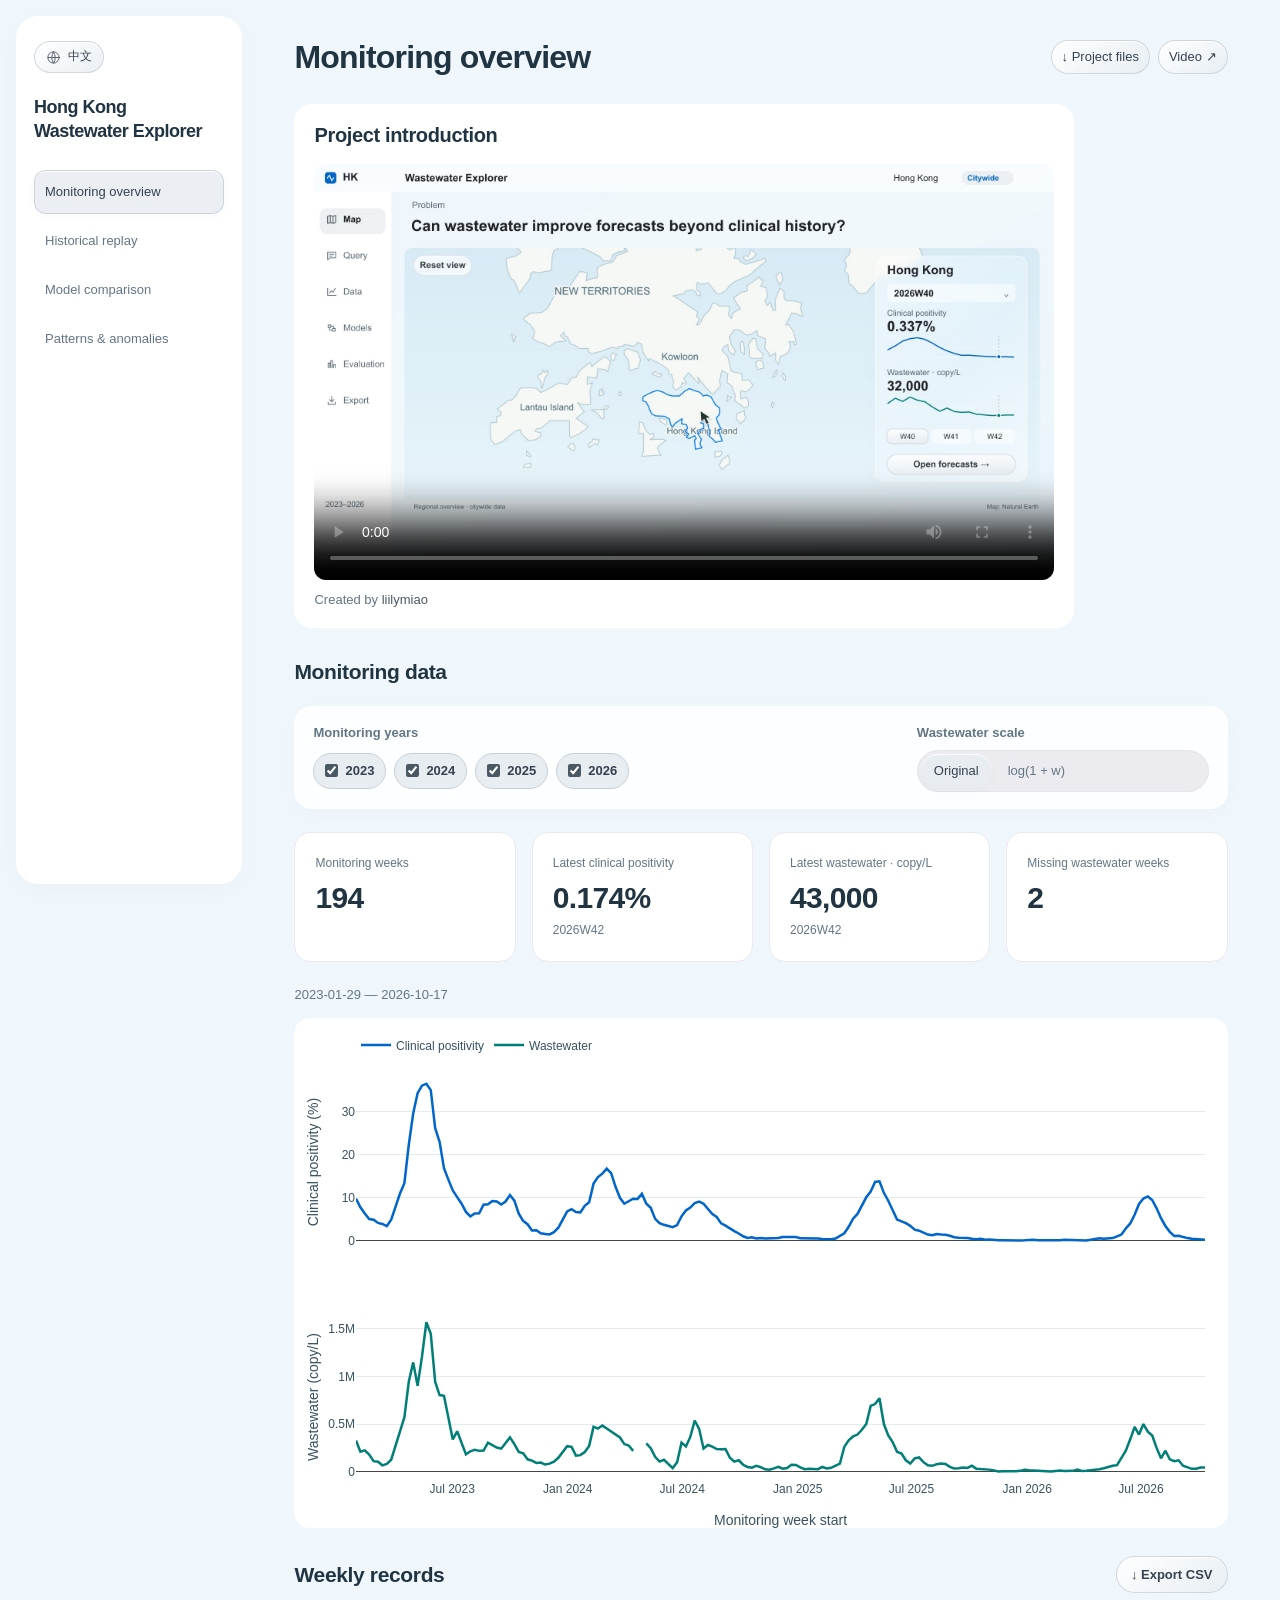
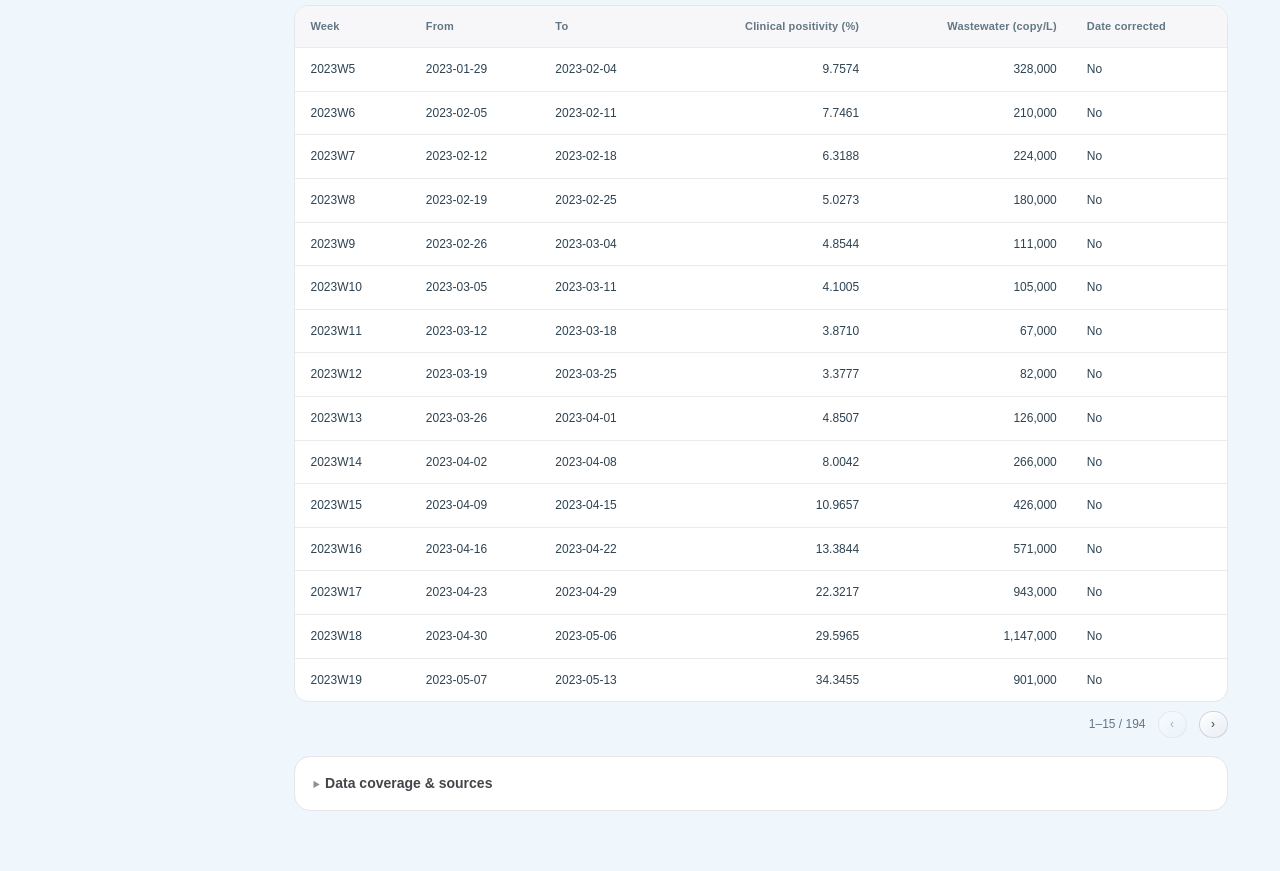
==== index.html @ 3f28c98a "Fix review findings and clarify model diagnostics Keep selected monitoring weeks and bootstrap block" ====
<!doctype html><html lang="en"><head><meta charset="utf-8"><meta name="viewport" content="width=device-width,initial-scale=1"><meta name="theme-color" content="#17394b"><title>Hong Kong Wastewater Explorer</title><link rel="stylesheet" href="style.css?v=1.5.1"><script defer src="plotly.min.js"></script><script defer src="data.js"></script><script defer src="app.js?v=1.5.1"></script></head><body><div id="app"><p class="loading">Loading monitoring data…</p></div><noscript>This data explorer needs JavaScript enabled.</noscript></body></html>
---- style.css ----
:root{--ink:#193a50;--text:#283c4a;--muted:#657784;--teal:#007f77;--blue:#4274c5;--page:#f7f9fa;--line:#dae3e8;--nav:#eaf0f3;--white:#fff;--warm:#a26539}*{box-sizing:border-box}body{margin:0;background:var(--page);color:var(--text);font:15px/1.55 -apple-system,BlinkMacSystemFont,"Segoe UI",Arial,"PingFang SC",sans-serif}button,select,input{font:inherit}button,a,select,summary{touch-action:manipulation}button,a{outline-offset:4px}button{cursor:pointer}a{color:var(--teal);text-decoration:none}a:hover{text-decoration:underline}.shell{display:grid;grid-template-columns:242px minmax(0,1fr);min-height:100vh}.sidebar{background:var(--nav);padding:28px 23px;position:sticky;top:0;height:100vh}.lang{display:inline-flex;align-items:center;justify-content:center;gap:7px;min-height:32px;border:1px solid #ffffffb3;border-radius:999px;background:#ffffff8c;color:#52636f;padding:4px 11px;margin:0 0 25px;font-size:12px;font-weight:550;line-height:1.3;letter-spacing:.1px;box-shadow:0 1px 3px #21374a06;backdrop-filter:blur(12px);-webkit-backdrop-filter:blur(12px);transition:background .18s,color .18s,box-shadow .18s}.lang svg{width:15px;height:15px;flex:none;opacity:.82}.lang:hover{background:#ffffffe6;color:#263b4b;box-shadow:0 2px 8px #21374a0a}.lang:focus-visible{outline:2px solid #4274c5;outline-offset:3px}.lang:active{background:#fff}.brand{font-size:22px;line-height:1.24;color:var(--ink);font-weight:650;letter-spacing:-.5px;margin:0 0 31px}.nav{display:grid;gap:7px}.nav button{border:0;background:transparent;text-align:left;padding:11px 12px;border-radius:7px;color:var(--muted);font-weight:520;font-size:14px}.nav button.active{background:#fff;color:var(--ink);box-shadow:0 1px 6px #15394b08}.nav button:hover{background:#ffffffa8}.main{padding:37px clamp(24px,4.1vw,64px) 60px;min-width:0}.content{max-width:1240px;margin:auto}.page-top{display:flex;align-items:center;justify-content:space-between;gap:20px;margin:0 0 27px}h1{margin:0;font-size:32px;line-height:1.25;font-weight:650;color:var(--ink);letter-spacing:-.9px}h2{margin:30px 0 16px;font-size:22px;line-height:1.3;font-weight:620;color:var(--ink);letter-spacing:-.35px}h3{font-size:17px;font-weight:630;margin:20px 0 12px}.download-links{display:flex;gap:17px;font-size:13px;white-space:nowrap}.download-links a{color:var(--muted)}.video-area{max-width:960px}.video-area h2{margin-top:0}.video-area video{display:block;width:100%;aspect-ratio:16/9;background:#142329;border-radius:8px}.creator{font-size:13px;color:var(--muted);margin:8px 0 33px}.controls{display:flex;align-items:flex-end;flex-wrap:wrap;gap:18px 22px;margin:20px 0}.control{display:grid;gap:7px;min-width:155px;flex:1}.control.wide{flex:2;min-width:280px}.control label,.control-label{font-size:13px;font-weight:550;color:var(--muted)}select{width:100%;max-width:100%;height:42px;border:1px solid #cdd9e0;border-radius:7px;background:white;color:var(--text);padding:0 35px 0 12px}.checks{display:flex;gap:8px;flex-wrap:wrap;align-items:center;min-height:42px}.check{display:flex;align-items:center;gap:7px;padding:7px 10px;background:white;border:1px solid var(--line);border-radius:6px;font-size:13px;white-space:nowrap}.check input{accent-color:var(--teal);margin:0}.segmented{display:flex;background:#e9eff2;padding:3px;border-radius:7px;min-height:42px;align-items:stretch;gap:3px}.segmented button{border:0;background:transparent;padding:6px 13px;color:var(--muted);border-radius:5px;font-size:13px;white-space:nowrap}.segmented button.active{background:white;color:var(--ink);box-shadow:0 1px 4px #193a5012}.stats{display:grid;grid-template-columns:repeat(4,minmax(0,1fr));gap:15px;margin:23px 0}.stats.three{grid-template-columns:repeat(3,minmax(0,1fr))}.stat{padding:20px 20px 18px;background:#edf3f6;border-radius:9px;min-width:0}.stat-label{display:block;color:var(--muted);font-size:12px;line-height:1.5;margin-bottom:7px}.stat strong{font-weight:600;font-size:27px;line-height:1.25;color:var(--ink);letter-spacing:-.5px}.stat small{display:block;color:var(--muted);font-size:12px;margin-top:5px}.stat.compact strong{font-size:20px}.chart{width:100%;background:transparent;min-height:290px}.chart.tall{min-height:460px}.plotly .modebar{opacity:.5}.note{font-size:13px;color:var(--muted);margin:12px 0;line-height:1.6}.message{border-left:3px solid #8eb2c4;background:#edf4f7;border-radius:0 6px 6px 0;padding:12px 15px;font-size:13px;margin:17px 0;color:#416171}.message.warn{border-color:#c49a55;background:#faf3e7;color:#87652f}.message.good{border-color:#64a69d;background:#eaf5f1;color:#347068}.section-line{display:flex;justify-content:space-between;align-items:center;gap:15px;margin:28px 0 12px}.section-line h2,.section-line h3{margin:0}.button{display:inline-flex;gap:8px;align-items:center;padding:8px 14px;border:1px solid #b8cdd4;background:white;color:#225764;border-radius:6px;font-size:13px;font-weight:550;line-height:1.5;text-decoration:none}.button:hover{background:#edf5f5;text-decoration:none}.button.primary{background:var(--teal);color:white;border-color:var(--teal)}.button.small{padding:5px 10px}.table-wrap{overflow:auto;background:white;border:1px solid var(--line);border-radius:8px;width:100%}table{border-collapse:collapse;width:100%;white-space:nowrap;font-size:12px}thead{background:#eef3f6;color:#486170}th,td{text-align:left;padding:12px 15px;border-bottom:1px solid #e7edf0}th{font-weight:600;font-size:11px;letter-spacing:.15px}tr:last-child td{border-bottom:0}tbody tr:hover{background:#f4f8fa}td.num{text-align:right;font-variant-numeric:tabular-nums}th.num{text-align:right}td.wrap{max-width:480px;white-space:normal;overflow-wrap:anywhere;min-width:180px}.table-controls{display:flex;justify-content:flex-end;align-items:center;gap:12px;margin:9px 0;color:var(--muted);font-size:12px}.table-controls button{background:none;border:1px solid var(--line);border-radius:4px;padding:3px 9px;color:var(--ink)}details{border-top:1px solid var(--line);padding:17px 0;margin-top:22px}summary{font-size:14px;font-weight:550;color:var(--ink);cursor:pointer}details>div{padding:8px 0}pre{white-space:pre-wrap;overflow-wrap:anywhere;background:#eef3f5;border-radius:6px;padding:15px;font-size:11px;max-height:360px;overflow:auto;color:#47606c}.tabs{display:flex;border-bottom:1px solid var(--line);margin:26px 0 20px;gap:24px;overflow:auto}.tabs button{border:0;background:none;color:var(--muted);padding:10px 0;white-space:nowrap}.tabs button.active{border-bottom:3px solid var(--teal);color:var(--ink);font-weight:600}.empty{padding:40px;text-align:center;color:var(--muted);background:#eef3f5;border-radius:8px}.loading{padding:60px;color:var(--muted)}.tag{font-size:11px;border:1px solid #c4d7df;padding:3px 8px;border-radius:20px;color:#486372}.two-cols{display:grid;grid-template-columns:1fr 1fr;gap:24px}.link-row{display:flex;gap:14px;flex-wrap:wrap;margin:17px 0}.toast{position:fixed;bottom:24px;right:24px;background:var(--ink);color:white;border-radius:7px;padding:11px 20px;box-shadow:0 5px 30px #193a5030;z-index:99;font-size:13px}.sr-only{position:absolute;width:1px;height:1px;padding:0;margin:-1px;overflow:hidden;clip:rect(0,0,0,0);border:0}@media(min-width:1600px){.main{padding-left:5vw;padding-right:5vw}}@media(max-width:1000px){.shell{grid-template-columns:205px minmax(0,1fr)}.sidebar{padding:24px 17px}.main{padding:30px 24px}.brand{font-size:20px}.stats{gap:9px}.stat{padding:16px 14px}.stat strong{font-size:23px}.page-top{align-items:flex-start;flex-direction:column;gap:11px}.two-cols{grid-template-columns:1fr}}@media(max-width:720px){.shell{display:block}.sidebar{height:auto;position:static;padding:18px 20px 12px}.brand{font-size:20px;margin:0 75px 14px 0}.lang{float:right;margin:0;padding:5px 12px}.nav{display:flex;overflow:auto;gap:5px}.nav button{white-space:nowrap;font-size:12px;padding:9px 10px}.main{padding:25px 18px}.stats,.stats.three{grid-template-columns:repeat(2,minmax(0,1fr))}.control{min-width:140px}.control.wide{min-width:240px}.segmented{overflow:auto}h1{font-size:27px}h2{font-size:20px}.chart{min-height:300px}.video-area video{border-radius:5px}.section-line{align-items:flex-start;flex-wrap:wrap}.download-links{font-size:12px}.stat strong{font-size:24px}.tabs{gap:18px;font-size:13px}}

/* Quiet content surfaces with glass reserved for navigation and controls. */
:root{--ink:#203442;--text:#2d4251;--muted:#637684;--teal:#0066cc;--blue:#0066cc;--wastewater:#007f78;--page:#eff7fc;--line:#e5e5ea;--glass:rgba(255,255,255,.8)}
body{background:#eff7fc}
.sidebar{top:16px;height:calc(100vh - 32px);margin:16px 0 16px 16px;padding:24px 17px;border:1px solid rgba(255,255,255,.9);border-radius:22px;background:rgba(235,246,253,.77);box-shadow:0 8px 30px rgba(25,30,40,.035),inset 0 1px 0 #fff;backdrop-filter:blur(22px);-webkit-backdrop-filter:blur(22px)}
.brand{font-size:18px;line-height:1.35;letter-spacing:-.5px;margin-bottom:26px;font-weight:620}
.lang{border-color:rgba(220,223,229,.66);background:rgba(255,255,255,.62);box-shadow:inset 0 1px 0 #fff;color:#636369;margin-bottom:22px;transition:background .15s,color .15s}
.nav{gap:5px}
.nav button{border:1px solid transparent;border-radius:12px;color:#637684;padding:11px 10px;font-size:13px;transition:background .15s,color .15s}
.nav button:hover{background:#e7f2fa}
.nav button.active{background:#e0eef8;color:#203442;box-shadow:inset 0 1px 0 #ffffff8f;border-color:#e5e6ec}
.main{padding-top:37px}
.download-links{gap:8px}
.download-links a{padding:6px 10px;border-radius:999px;color:#637684;transition:background .15s,color .15s}
.download-links a:hover{background:#eaeaef;color:#0066cc;text-decoration:none}
h1{color:#203442;font-size:32px;font-weight:650;letter-spacing:-.8px}
h2{color:#203442;font-size:21px;letter-spacing:-.35px}
.controls{padding:16px 18px;gap:17px 20px;border:1px solid rgba(255,255,255,.95);border-radius:18px;background:var(--glass);box-shadow:0 4px 18px rgba(25,30,40,.025),inset 0 1px 0 #fff;backdrop-filter:blur(18px);-webkit-backdrop-filter:blur(18px)}
.control label,.control-label{color:#637684}
select{border:1px solid #dedee4;border-radius:11px;background-color:rgba(255,255,255,.84);box-shadow:inset 0 1px 0 #fff;color:#203442;transition:border-color .15s}
select:hover{border-color:#b7b9c1}
select:focus-visible,button:focus-visible,summary:focus-visible,a:focus-visible{outline:2px solid #0066cc;outline-offset:3px}
.check{border-color:#e0e0e6;border-radius:999px;background:rgba(255,255,255,.8);padding:7px 11px}
.segmented{border:1px solid #e3e3e9;border-radius:999px;background:#ececf0;padding:3px;min-height:42px}
.segmented button{border-radius:999px;color:#637684}
.segmented button.active{background:white;color:#203442;box-shadow:0 2px 5px #1d1d1f0b}
.stats{gap:16px;margin:23px 0}
.stat{padding:21px 20px;border:1px solid #e9e9ee;border-radius:16px;background:#fff;box-shadow:none}
.stat-label{color:#637684}
.stat strong{font-size:30px;color:#203442;font-variant-numeric:tabular-nums;letter-spacing:-.65px}
.stat small{color:#637684;font-variant-numeric:tabular-nums}
.chart{border:0;border-radius:16px;background:#fff;box-shadow:none}
.button{border-color:#dcdce2;border-radius:999px;background:#fff;color:#0066cc;box-shadow:none;transition:background .15s,border-color .15s}
.button:hover{background:#f7f7fa;border-color:#c6c6ce}
.button.primary{background:#0066cc;border-color:#0066cc;color:#fff;box-shadow:none}
.button.primary:hover{background:#005bb7}
.table-wrap{border-color:#e5e5ea;border-radius:14px;background:#fff;box-shadow:none}
thead{background:#f7f7f9;color:#637684}
th,td{border-bottom-color:#ebebef}
tbody tr:hover{background:#f8f9fb}
td.num,.table-controls,select{font-variant-numeric:tabular-nums}
.table-controls button{border-radius:999px;background:white;border-color:#e0e0e6;min-width:29px}
.table-controls button:disabled{opacity:.4;cursor:default}
details{border:1px solid #e5e5ea;padding:16px 18px;margin-top:18px;border-radius:16px;background:#fff;box-shadow:none}
summary{color:#44444a}
summary::marker{color:#8e8e93;font-size:11px}
details>div{padding-top:13px}
pre{background:#f5f5f7;border:1px solid #ebebef;border-radius:10px;color:#636369}
.tabs{border:0;border-radius:999px;background:#ebebf0;padding:4px;gap:4px;width:max-content;max-width:100%;box-shadow:none}
.tabs button{padding:8px 14px;border-radius:999px;font-size:13px;border-bottom:0}
.tabs button.active{border-bottom:0;background:#fff;box-shadow:0 2px 5px #1d1d1f08}
.empty{border:1px solid #e5e5ea;border-radius:16px;background:#fff}
.tag{background:#fff;border-color:#e0e0e6;color:#637684}
.toast{border:1px solid #ffffff33;border-radius:15px;background:rgba(29,29,31,.92);backdrop-filter:blur(18px);-webkit-backdrop-filter:blur(18px)}
.video-area{border:0;border-radius:18px;background:#fff;padding:20px;box-shadow:none}
.video-area video{border-radius:12px;box-shadow:none}
.creator{margin:10px 0 0;color:#637684}
.intro-compact{display:flex;align-items:center;gap:26px;max-width:none;margin:28px 0;padding:20px 22px;border:1px solid #e9e9ee;border-radius:18px;background:#fff}
.intro-compact .intro-content{flex:1;min-width:0}
.intro-compact h2{margin:0 0 10px;font-size:21px}
.intro-compact .creator{margin:8px 0 14px}
.intro-compact .intro-thumb{display:block;position:relative;flex:0 0 280px;width:280px;max-width:100%;overflow:hidden;border-radius:12px}
.intro-compact .intro-thumb img,.intro-compact .intro-thumb video{display:block;width:100%;aspect-ratio:16/9;object-fit:cover;border-radius:12px}
@media(max-width:1000px){.sidebar{margin-left:12px;padding:22px 14px;border-radius:20px}.brand{font-size:16px;letter-spacing:-.45px}.main{padding:31px 24px}.stat{padding:17px 14px}.stat strong{font-size:26px}.stats{gap:12px}.nav button{padding:10px 8px;font-size:12px}.intro-compact{gap:20px;padding:18px}.intro-compact .intro-thumb{flex-basis:240px;width:240px}}
@media(max-width:720px){.sidebar{position:static;height:auto;top:auto;margin:12px 12px 0;padding:16px 16px 11px;border-radius:20px}.brand{font-size:18px;margin:0 88px 15px 0;letter-spacing:-.5px}.lang{float:right;margin:0;padding:5px 11px}.nav{gap:5px;padding-bottom:3px}.nav button{border-radius:999px;font-size:12px;padding:9px 11px}.main{padding:25px 17px 42px}h1{font-size:28px}.controls{padding:14px;gap:15px;border-radius:16px}.control{min-width:130px}.control.wide{min-width:220px}.stat{padding:16px 14px;border-radius:14px}.stat strong{font-size:27px}.stats{gap:11px}.chart{border-radius:14px}.download-links{gap:3px;flex-wrap:wrap}.download-links a{padding:5px 8px}.tabs{gap:3px}.tabs button{padding:8px 12px}details{padding:14px;border-radius:14px}.video-area{padding:16px}.intro-compact{flex-direction:column;align-items:stretch;padding:17px;gap:17px}.intro-compact .intro-thumb{width:100%;flex-basis:auto}.intro-compact h2{font-size:20px}.intro-compact .creator{font-size:12px}}
@media(prefers-reduced-motion:reduce){button,a,select{transition:none!important}}
@supports not ((backdrop-filter:blur(1px)) or (-webkit-backdrop-filter:blur(1px))){.sidebar,.controls{background:#fbfbfc}}
@media(prefers-reduced-transparency:reduce){.sidebar,.controls{background:#fff;backdrop-filter:none;-webkit-backdrop-filter:none}}

/* White navigation surface. */
.sidebar{background:#fff;box-shadow:0 5px 24px rgba(35,55,70,.025);border-color:#fff;backdrop-filter:none;-webkit-backdrop-filter:none}

/* Balanced homepage video alongside the persistent navigation. */
.video-area{width:100%;max-width:780px;padding:18px 20px}.video-area h2{font-size:20px;margin-bottom:16px}.video-area .creator{margin-top:10px}
@media(max-width:720px){.video-area{padding:14px;max-width:100%}}

/* Low-saturation green controls, distinct from the scientific signal colors. */
:root{--teal:#267468;--action-ink:#285e53;--action-glass:rgba(202,229,216,.64);--action-edge:rgba(151,190,170,.47)}
.sidebar{background:#fff;backdrop-filter:none;-webkit-backdrop-filter:none}
.nav button.active,.segmented button.active,.tabs button.active{background:var(--action-glass);color:var(--action-ink);border-color:var(--action-edge);box-shadow:inset 0 1px 0 rgba(255,255,255,.9),0 2px 7px rgba(48,89,70,.035);backdrop-filter:blur(14px);-webkit-backdrop-filter:blur(14px)}
.nav button:hover{background:rgba(218,236,227,.55);color:var(--action-ink)}
.lang,.button,.button.primary{background:linear-gradient(145deg,rgba(226,242,233,.82),rgba(194,222,207,.56));border:1px solid var(--action-edge);color:var(--action-ink);box-shadow:inset 0 1px 0 rgba(255,255,255,.9),0 2px 8px rgba(48,89,70,.035);backdrop-filter:blur(14px);-webkit-backdrop-filter:blur(14px)}
.lang:hover,.button:hover,.button.primary:hover{background:linear-gradient(145deg,rgba(217,237,226,.92),rgba(180,214,195,.72));border-color:rgba(128,174,149,.62);color:#214e43}
.lang:active,.button:active,.button.primary:active{background:rgba(180,214,195,.78)}
.download-links a{background:rgba(218,237,227,.47);border:1px solid rgba(169,204,186,.36);color:var(--action-ink);backdrop-filter:blur(12px);-webkit-backdrop-filter:blur(12px)}
.download-links a:hover{background:rgba(203,230,216,.76);color:#214e43}
.table-controls button{background:rgba(218,237,227,.6);border-color:var(--action-edge);color:var(--action-ink)}
.check:has(input:checked){background:rgba(214,236,223,.7);border-color:var(--action-edge);color:var(--action-ink)}
select:focus-visible,button:focus-visible,summary:focus-visible,a:focus-visible{outline-color:#438978}
.video-area video,.intro-compact .intro-thumb video{display:block;width:100%;height:auto;aspect-ratio:auto 16/9;object-fit:contain;background:transparent;border:0;outline:0;box-shadow:none}
@media(prefers-reduced-transparency:reduce){.lang,.button,.button.primary,.nav button.active,.segmented button.active,.tabs button.active,.download-links a{background:#dceee3;backdrop-filter:none;-webkit-backdrop-filter:none}}

/* Neutral glass controls. */
:root{--teal:#4b5965;--action-ink:#35424e;--action-glass:rgba(232,237,241,.85);--action-edge:rgba(181,191,201,.58)}
.lang,.button,.button.primary,.download-links a,.table-controls button{background:linear-gradient(145deg,rgba(255,255,255,.94),rgba(230,236,241,.82));color:#35424e;border-color:rgba(181,191,201,.58);box-shadow:inset 0 1px 0 white}
.lang:hover,.button:hover,.button.primary:hover,.download-links a:hover,.nav button:hover{background:#e9eef2;color:#263440;border-color:#c3cdd6}
.lang:active,.button:active,.button.primary:active,.check:has(input:checked){background:#e8edf1;color:#35424e;border-color:#c7d0d8}
select:focus-visible,button:focus-visible,summary:focus-visible,a:focus-visible{outline-color:#8b9caa}
@media(prefers-reduced-transparency:reduce){.lang,.button,.button.primary,.nav button.active,.segmented button.active,.tabs button.active,.download-links a{background:#e9eef2}}

/* Native captions. */
video::cue{color:#fff;background-color:#000;font-family:-apple-system,BlinkMacSystemFont,"Helvetica Neue",Arial,sans-serif;text-shadow:0 1px 1px rgba(0,0,0,.35)}

video::-webkit-media-text-track-display-backdrop{background-color:#000!important}
video::-webkit-media-text-track-display{background-color:#000!important}
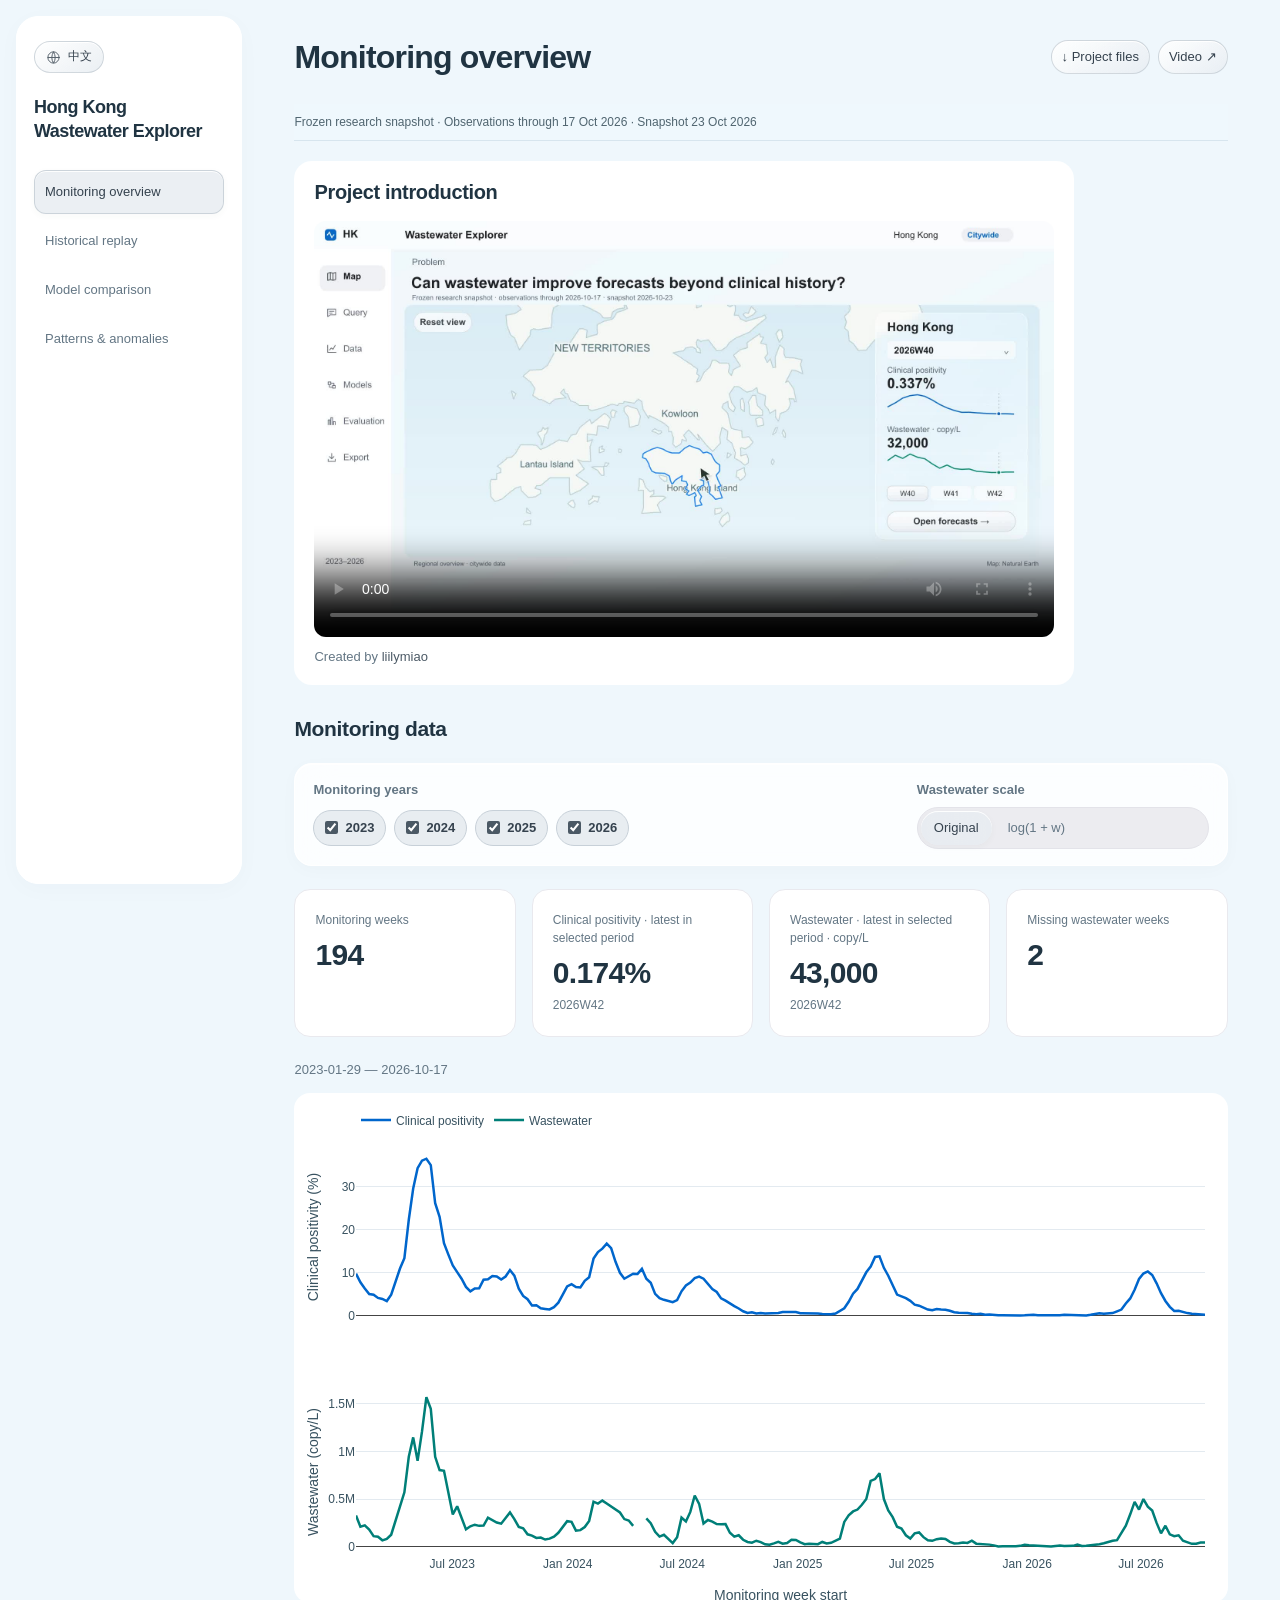
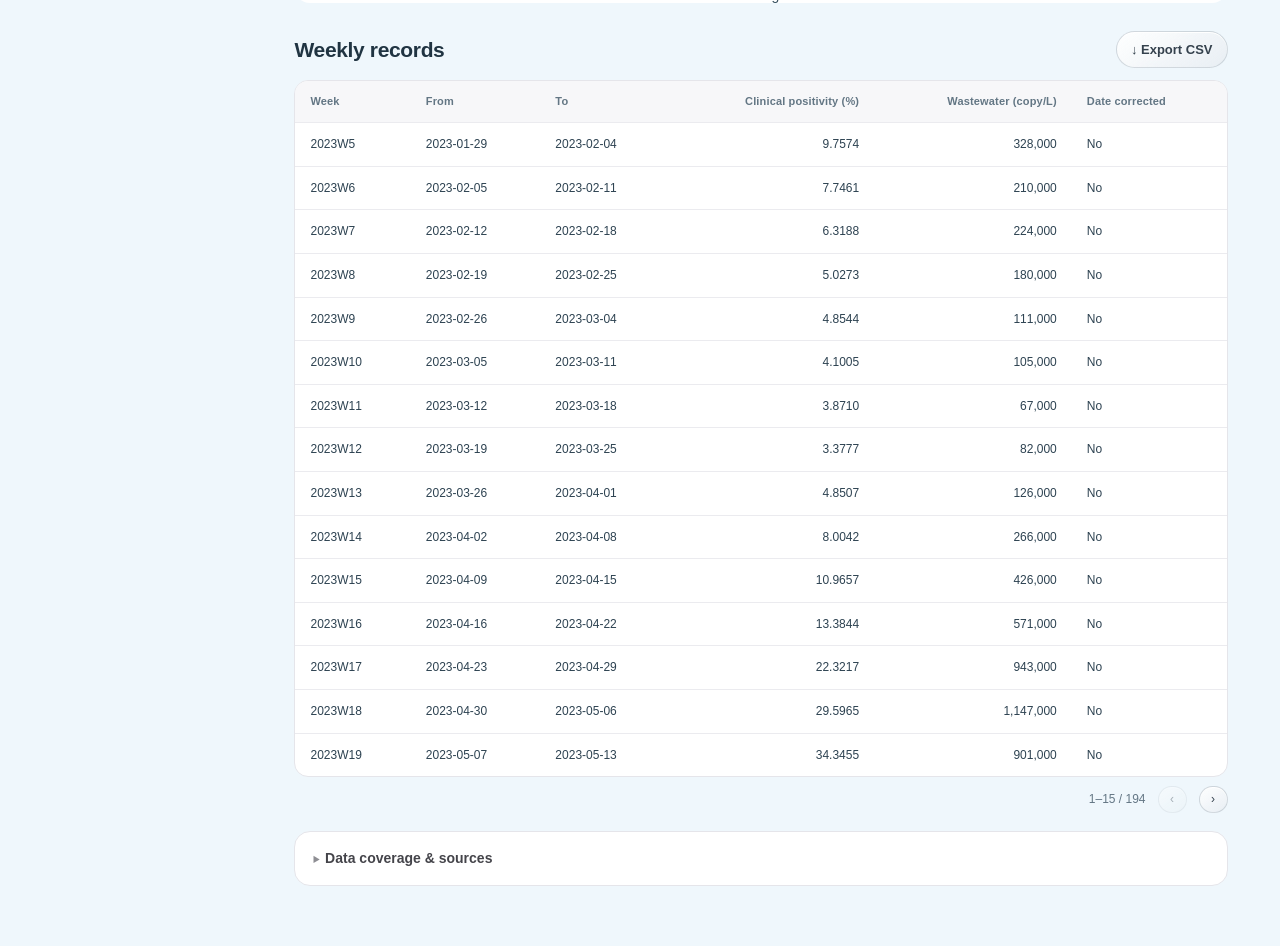
==== commit 393d155b: "Preserve analysis state and clarify exports Keep focus and expanded diagnostics across filters, show" ====
--- a/index.html
+++ b/index.html
@@ -1 +1 @@
-<!doctype html><html lang="en"><head><meta charset="utf-8"><meta name="viewport" content="width=device-width,initial-scale=1"><meta name="theme-color" content="#17394b"><title>Hong Kong Wastewater Explorer</title><link rel="stylesheet" href="style.css?v=1.5.1"><script defer src="plotly.min.js"></script><script defer src="data.js"></script><script defer src="app.js?v=1.5.1"></script></head><body><div id="app"><p class="loading">Loading monitoring data…</p></div><noscript>This data explorer needs JavaScript enabled.</noscript></body></html>
+<!doctype html><html lang="en"><head><meta charset="utf-8"><meta name="viewport" content="width=device-width,initial-scale=1"><meta name="theme-color" content="#17394b"><title>Hong Kong Wastewater Explorer</title><link rel="stylesheet" href="style.css?v=1.5.2"><script defer src="plotly.min.js"></script><script defer src="data.js"></script><script defer src="export-contract.js?v=1.5.2"></script><script defer src="app.js?v=1.5.2"></script></head><body><div id="app"><p class="loading">Loading monitoring data…</p></div><noscript>This data explorer needs JavaScript enabled.</noscript></body></html>
--- a/style.css
+++ b/style.css
@@ -104,3 +104,10 @@
 
 video::-webkit-media-text-track-display-backdrop{background-color:#000!important}
 video::-webkit-media-text-track-display{background-color:#000!important}
+
+/* Compact data status and selection-aware interpretation. */
+.snapshot-status{position:sticky;top:0;z-index:5;margin:0 0 20px;padding:9px 0;color:#506570;background:rgba(239,248,253,.96);font-size:12px;line-height:1.5;border-bottom:1px solid rgba(187,207,219,.45)}
+.period-summary{margin:14px 0 10px;max-width:85ch;color:#344c5c;font-size:14px;line-height:1.65}
+.version-details{display:grid;grid-template-columns:minmax(135px,auto) 1fr;gap:6px 18px;font-size:13px;line-height:1.6}
+.version-details dt{color:#5e7480}.version-details dd{margin:0;overflow-wrap:anywhere}
+@media(max-width:600px){.snapshot-status{font-size:11px;margin-bottom:16px}.version-details{grid-template-columns:1fr;gap:2px}.version-details dd{margin-bottom:8px}}
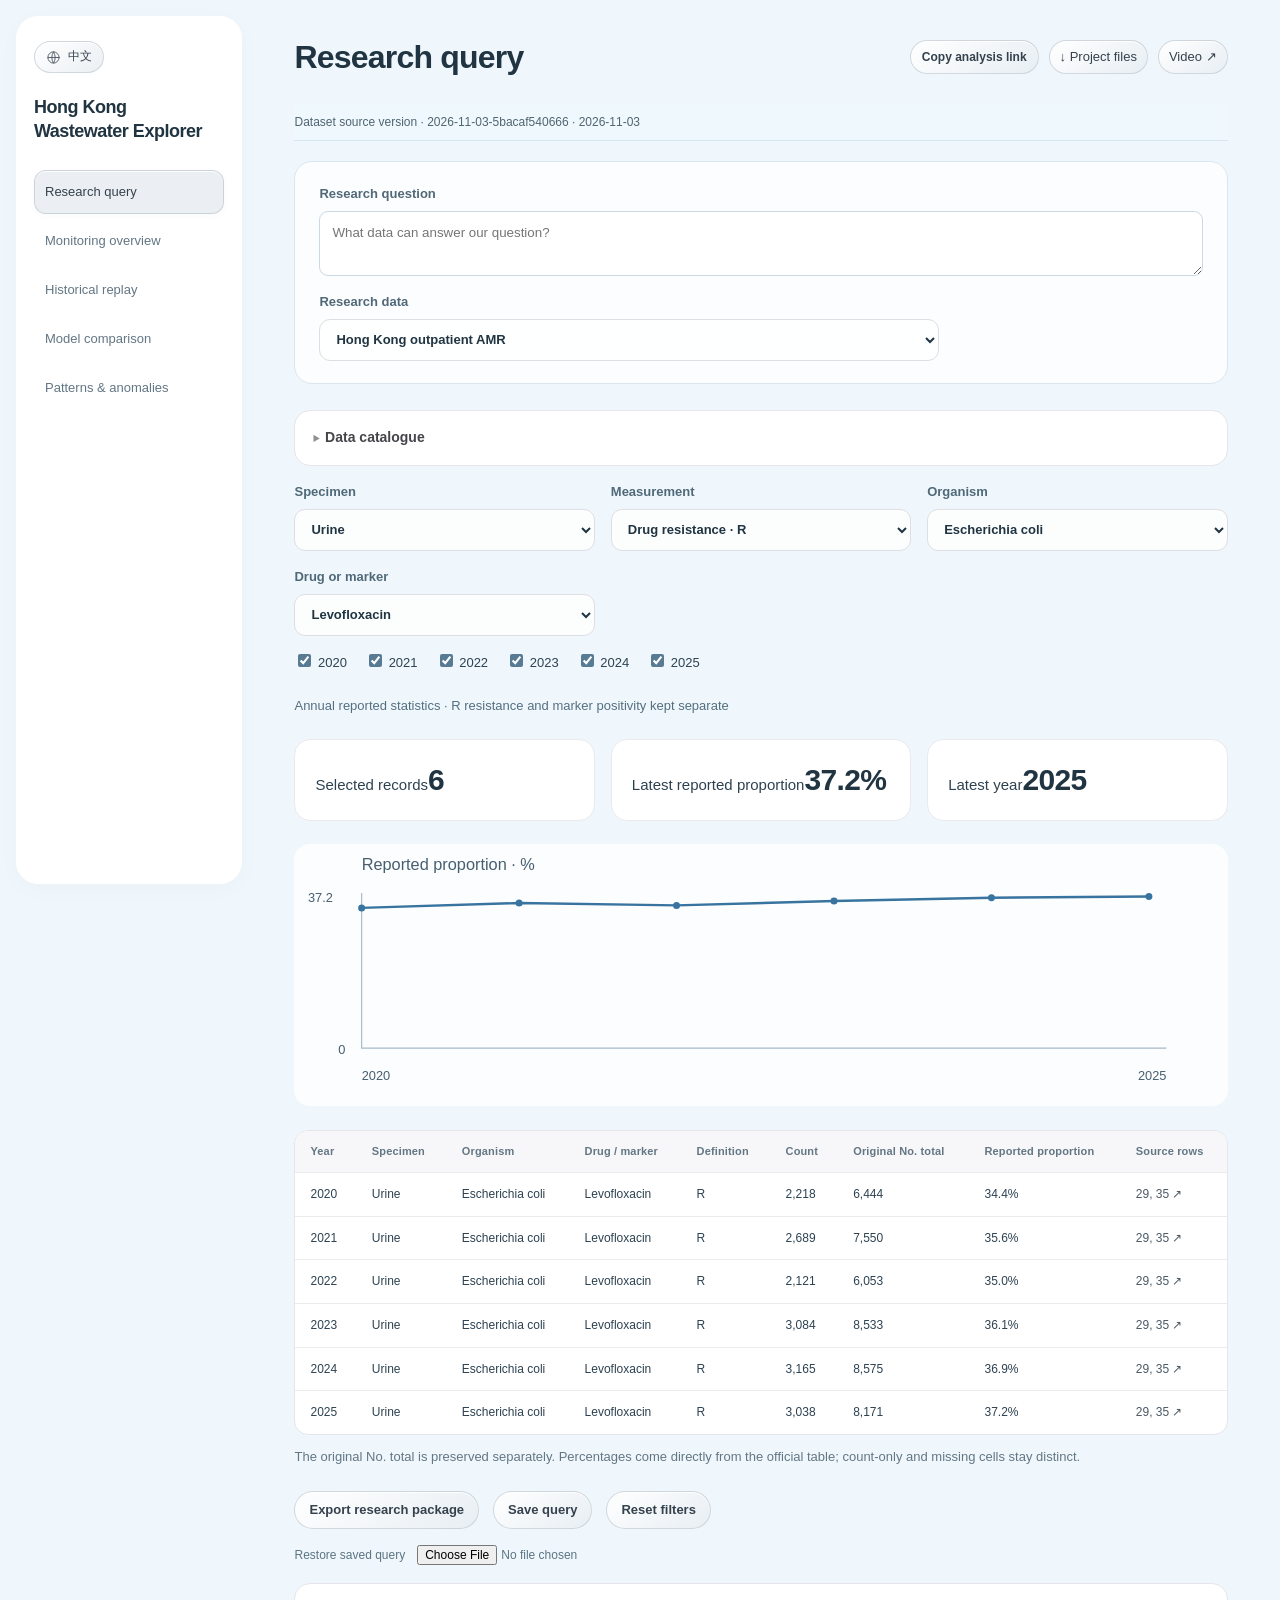
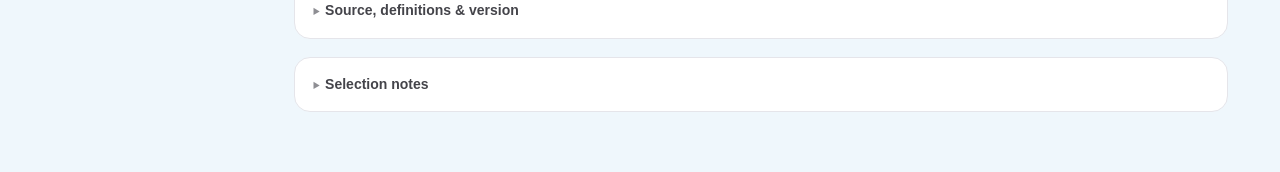
==== commit 5837735c: "Release v1.6.0 research data workspace Add nine-source research queries, reproducible links, source-" ====
--- a/index.html
+++ b/index.html
@@ -1 +1 @@
-<!doctype html><html lang="en"><head><meta charset="utf-8"><meta name="viewport" content="width=device-width,initial-scale=1"><meta name="theme-color" content="#17394b"><title>Hong Kong Wastewater Explorer</title><link rel="stylesheet" href="style.css?v=1.5.2"><script defer src="plotly.min.js"></script><script defer src="data.js"></script><script defer src="export-contract.js?v=1.5.2"></script><script defer src="app.js?v=1.5.2"></script></head><body><div id="app"><p class="loading">Loading monitoring data…</p></div><noscript>This data explorer needs JavaScript enabled.</noscript></body></html>
+<!doctype html><html lang="en"><head><meta charset="utf-8"><meta name="viewport" content="width=device-width,initial-scale=1"><meta name="theme-color" content="#17394b"><title>Hong Kong Wastewater Explorer</title><link rel="stylesheet" href="style.css?v=1.6.0"><script defer src="plotly.min.js"></script><script defer src="data.js"></script><script defer src="export-contract.js?v=1.6.0"></script><script defer src="analysis-state.js?v=1.6.0"></script><script defer src="research-catalog.js?v=1.6.0"></script><script defer src="research-data.js?v=1.6.0"></script><script defer src="zip-store.js?v=1.6.0"></script><script defer src="datasets/phlsb.js?v=1.6.0"></script><script defer src="datasets/europe-arg.js?v=1.6.0"></script><script defer src="datasets/hk-community.js?v=1.6.0"></script><script defer src="chart-export.js?v=1.6.0"></script><script defer src="dataset-query.js?v=1.6.0"></script><script defer src="research-extension-index.js?v=1.6.0"></script><script defer src="extension-query.js?v=1.6.0"></script><script defer src="research-query.js?v=1.6.0"></script><script defer src="app.js?v=1.6.0"></script></head><body><div id="app"><p class="loading">Loading monitoring data…</p></div><noscript>This data explorer needs JavaScript enabled.</noscript></body></html>
--- a/style.css
+++ b/style.css
@@ -111,3 +111,30 @@
 .version-details{display:grid;grid-template-columns:minmax(135px,auto) 1fr;gap:6px 18px;font-size:13px;line-height:1.6}
 .version-details dt{color:#5e7480}.version-details dd{margin:0;overflow-wrap:anywhere}
 @media(max-width:600px){.snapshot-status{font-size:11px;margin-bottom:16px}.version-details{grid-template-columns:1fr;gap:2px}.version-details dd{margin-bottom:8px}}
+
+/* Research entry: evidence, tasks, then the working data. */
+.research-evidence{background:rgba(255,255,255,.8);border:1px solid rgba(211,225,234,.8);border-radius:20px;padding:24px 26px;margin:0 0 16px}
+.research-scope{margin:0 0 8px;font-size:13px;color:#536b7b}.research-heading h2{margin:0;max-width:38ch;font-size:25px;line-height:1.3;letter-spacing:-.5px}
+.evidence-values{display:flex;gap:54px;margin:22px 0 12px}.evidence-values>div{display:grid;gap:3px}.evidence-values strong{font-size:30px;font-weight:650;line-height:1.15;color:#22465f;letter-spacing:-.7px}.evidence-values strong span{font-size:15px;letter-spacing:0;font-weight:500}.evidence-values>div>span{font-size:13px;color:#526877}
+.research-evidence p:not(.research-scope){margin:9px 0 0;max-width:96ch;font-size:13px;line-height:1.6}.research-evidence .evidence-context{color:#536b7b}.evidence-definition{padding-top:11px;border-top:1px solid #e0e9ef;color:#536b7b}
+.research-tasks{display:grid;grid-template-columns:repeat(3,minmax(0,1fr));gap:12px;margin:0 0 24px}.research-tasks button{display:flex;align-items:center;justify-content:space-between;gap:15px;text-align:left;padding:17px 18px;border:1px solid #d5e1e8;border-radius:14px;background:linear-gradient(145deg,rgba(255,255,255,.95),rgba(232,242,249,.7));color:#29475a;font-size:14px;font-weight:550;line-height:1.4;box-shadow:inset 0 1px 0 white}.research-tasks button:hover{background:#fff;border-color:#b3c9d7}.research-tasks button span{font-size:20px;font-weight:400;color:#6a8697}
+#monitoring-data{scroll-margin-top:72px}.introduction-disclosure{margin-top:32px}.introduction-disclosure .video-area{max-width:780px;padding:12px 0 0;margin:0;box-shadow:none;background:transparent;border:0}.introduction-disclosure .creator{margin-bottom:6px}
+.download-links{align-items:center;flex-wrap:wrap;justify-content:flex-end;gap:10px}.download-links .share-analysis{min-height:34px;font-size:12px;padding:6px 11px;white-space:nowrap}
+.share-link-fallback{max-width:100%;overflow-wrap:anywhere}.share-link-fallback input,.share-link-fallback textarea{max-width:100%;width:100%;font:13px/1.5 ui-monospace,monospace}
+@media(max-width:900px){.page-top{flex-wrap:wrap;gap:14px}.download-links{justify-content:flex-start}.research-tasks{gap:8px}.research-tasks button{padding:13px 12px;font-size:13px}.research-heading h2{font-size:23px}}
+@media(max-width:600px){.research-evidence{padding:19px 18px;border-radius:16px}.research-heading h2{font-size:22px}.evidence-values{gap:24px;margin-top:18px}.evidence-values strong{font-size:27px}.evidence-values>div>span{max-width:17ch;font-size:12px}.research-tasks{grid-template-columns:1fr;gap:8px}.research-tasks button{padding:12px 15px}.research-evidence p:not(.research-scope){font-size:12px}}
+
+/* Research query workspace. */
+.research-question,.query-section{margin-bottom:26px}.research-question{padding:22px 24px;border:1px solid #dbe6ed;border-radius:18px;background:rgba(255,255,255,.82)}
+.research-field{display:grid;gap:7px;min-width:0;font-size:13px;font-weight:550;color:#506978}.research-field input,.research-field textarea{width:100%;min-width:0;border:1px solid #cad9e3;border-radius:9px;background:#fff;color:#253d4d;padding:10px 12px;font:14px/1.5 inherit}.research-field textarea{resize:vertical;line-height:1.6;font-family:inherit}.research-field input[type=file]{font-size:12px;padding:8px}.research-field span{font-size:12px;font-weight:400}.research-form-grid,.import-grid{display:grid;grid-template-columns:repeat(3,minmax(0,1fr));gap:16px;margin-top:16px}.research-resolution{align-self:end;min-height:42px;display:flex;align-items:center;margin:0;color:#607786;font-size:13px}.research-question details{margin:18px 0 0;background:transparent;box-shadow:none}.research-question details>div{padding:0}.research-question details summary{padding:10px 0}
+.catalog-grid{display:grid;grid-template-columns:repeat(2,minmax(0,1fr));gap:14px}.catalog-card{background:rgba(255,255,255,.76);border:1px solid #d9e4ec;border-radius:16px;padding:18px 20px;min-width:0}.catalog-card.selected{border-color:#99b8cb;box-shadow:inset 0 0 0 1px #c1d7e5}.catalog-pick{display:flex;gap:9px;align-items:flex-start;color:#25485d;font-size:15px;line-height:1.4;cursor:pointer}.catalog-pick input{margin:4px 0 0;accent-color:#587b94}.catalog-status{display:block;color:#607787;font-size:11px;margin:8px 0 12px}.catalog-card p{font-size:13px;line-height:1.6;margin:10px 0;overflow-wrap:anywhere}.catalog-card .observation-unit{color:#304f62}.catalog-card details{background:transparent;border:0;box-shadow:none;margin:14px 0 0}.catalog-card details summary{padding:0;font-size:12px}.catalog-card details>div{padding:0}.catalog-card dl{display:grid;grid-template-columns:auto 1fr;gap:7px 12px;font-size:12px}.catalog-card dt{color:#637d8d}.catalog-card dd{margin:0;overflow-wrap:anywhere}.catalog-links{padding-left:17px;font-size:12px}.catalog-links li{margin:7px 0}.catalog-links a{color:#355f7e}.query-section h2{margin:26px 0 16px}.linkage-note{font-size:13px;color:#526b7b}.research-decisions,.research-import{margin:18px 0}.research-decisions .research-form-grid{margin-bottom:12px}.research-decisions ul{font-size:13px;padding-left:20px}.research-decisions li{margin-top:10px}.research-decisions li button{margin-left:10px;border:0;background:transparent;color:#607783;text-decoration:underline;font-size:12px}.query-actions .link-row{gap:10px;flex-wrap:wrap}.query-restore{display:flex;gap:12px;flex-wrap:wrap;align-items:center;margin:16px 0;font-size:12px;color:#5c7483}.query-restore input{max-width:100%;font-size:12px}.week-actions{display:inline-flex;gap:8px;white-space:nowrap}.week-actions button,.week-link{border:0;border-bottom:1px solid #a1bdce;background:transparent;color:#305c79;font-size:12px;padding:1px 0}.week-link{font-size:inherit}.week-actions button:hover,.week-link:hover{color:#0066cc}.analysis-link-feedback textarea{display:block;width:100%;min-height:90px;resize:vertical;word-break:break-all;border:1px solid #b9cbd7;border-radius:8px;padding:10px;font-size:12px}.analysis-link-feedback{background:#fff;padding:16px;border-radius:12px;margin:12px 0}.query-section .stats .stat{min-width:0}
+@media(max-width:1000px){.research-form-grid,.import-grid{grid-template-columns:repeat(2,minmax(0,1fr))}.catalog-card{padding:16px}.catalog-grid{gap:10px}}
+@media(max-width:680px){.research-question{padding:17px 15px}.research-form-grid,.import-grid,.catalog-grid{grid-template-columns:1fr}.research-form-grid{gap:12px}.research-resolution{min-height:20px}.catalog-card{padding:16px}.query-section .stats{grid-template-columns:repeat(3,minmax(0,1fr));gap:8px}.query-section .stat{padding:12px}.query-section .stat strong{font-size:23px}.query-section .stat>span{font-size:11px}.query-actions .button{font-size:12px;padding:8px 10px}}
+
+.analysis-link-feedback:empty{display:none}
+
+/* Public research datasets. */
+.dataset-source-select{margin-top:16px;max-width:620px}.dataset-years{display:flex;gap:18px;flex-wrap:wrap;padding:15px 0;font-size:13px}.dataset-years input{accent-color:#587b94}.dataset-unit{font-size:13px;color:#546f80;margin:8px 0 17px}.dataset-chart{display:block;width:100%;max-height:300px;background:rgba(255,255,255,.8);border-radius:16px;margin:20px 0 24px;font-family:inherit;fill:#465f70}.dataset-export{margin:24px 0 10px}.dataset-dictionary{white-space:pre-wrap;overflow-wrap:anywhere;font:12px/1.65 ui-monospace,SFMono-Regular,monospace;max-height:350px;overflow:auto}.coverage-grid{display:grid;grid-template-columns:repeat(12,minmax(0,1fr));gap:5px;padding:10px 0}.coverage-month{display:grid;gap:4px;background:#eef1f3;border-radius:6px;padding:9px 5px;text-align:center;color:#8a979e}.coverage-month span{font-size:9px}.coverage-month strong{font-size:14px;font-weight:600}.coverage-month.has-samples{background:#d8e9f4;color:#3c617b}.dataset-availability{display:grid;grid-template-columns:repeat(2,minmax(0,1fr));gap:10px 18px;background:#f8fcff;padding:17px;border:1px solid #dae7f0;border-radius:12px;margin:16px 0;font-size:13px}.dataset-availability span{line-height:1.6}
+@media(max-width:700px){.coverage-grid{grid-template-columns:repeat(6,minmax(0,1fr))}.dataset-availability{grid-template-columns:1fr}.dataset-chart{min-height:180px}.dataset-years{gap:12px}}
+
+.catalogue-search{margin:14px 0 18px;max-width:580px}.catalog-card[hidden]{display:none}.research-form-grid select{max-width:100%;min-width:0}.dataset-dictionary{word-break:break-word}
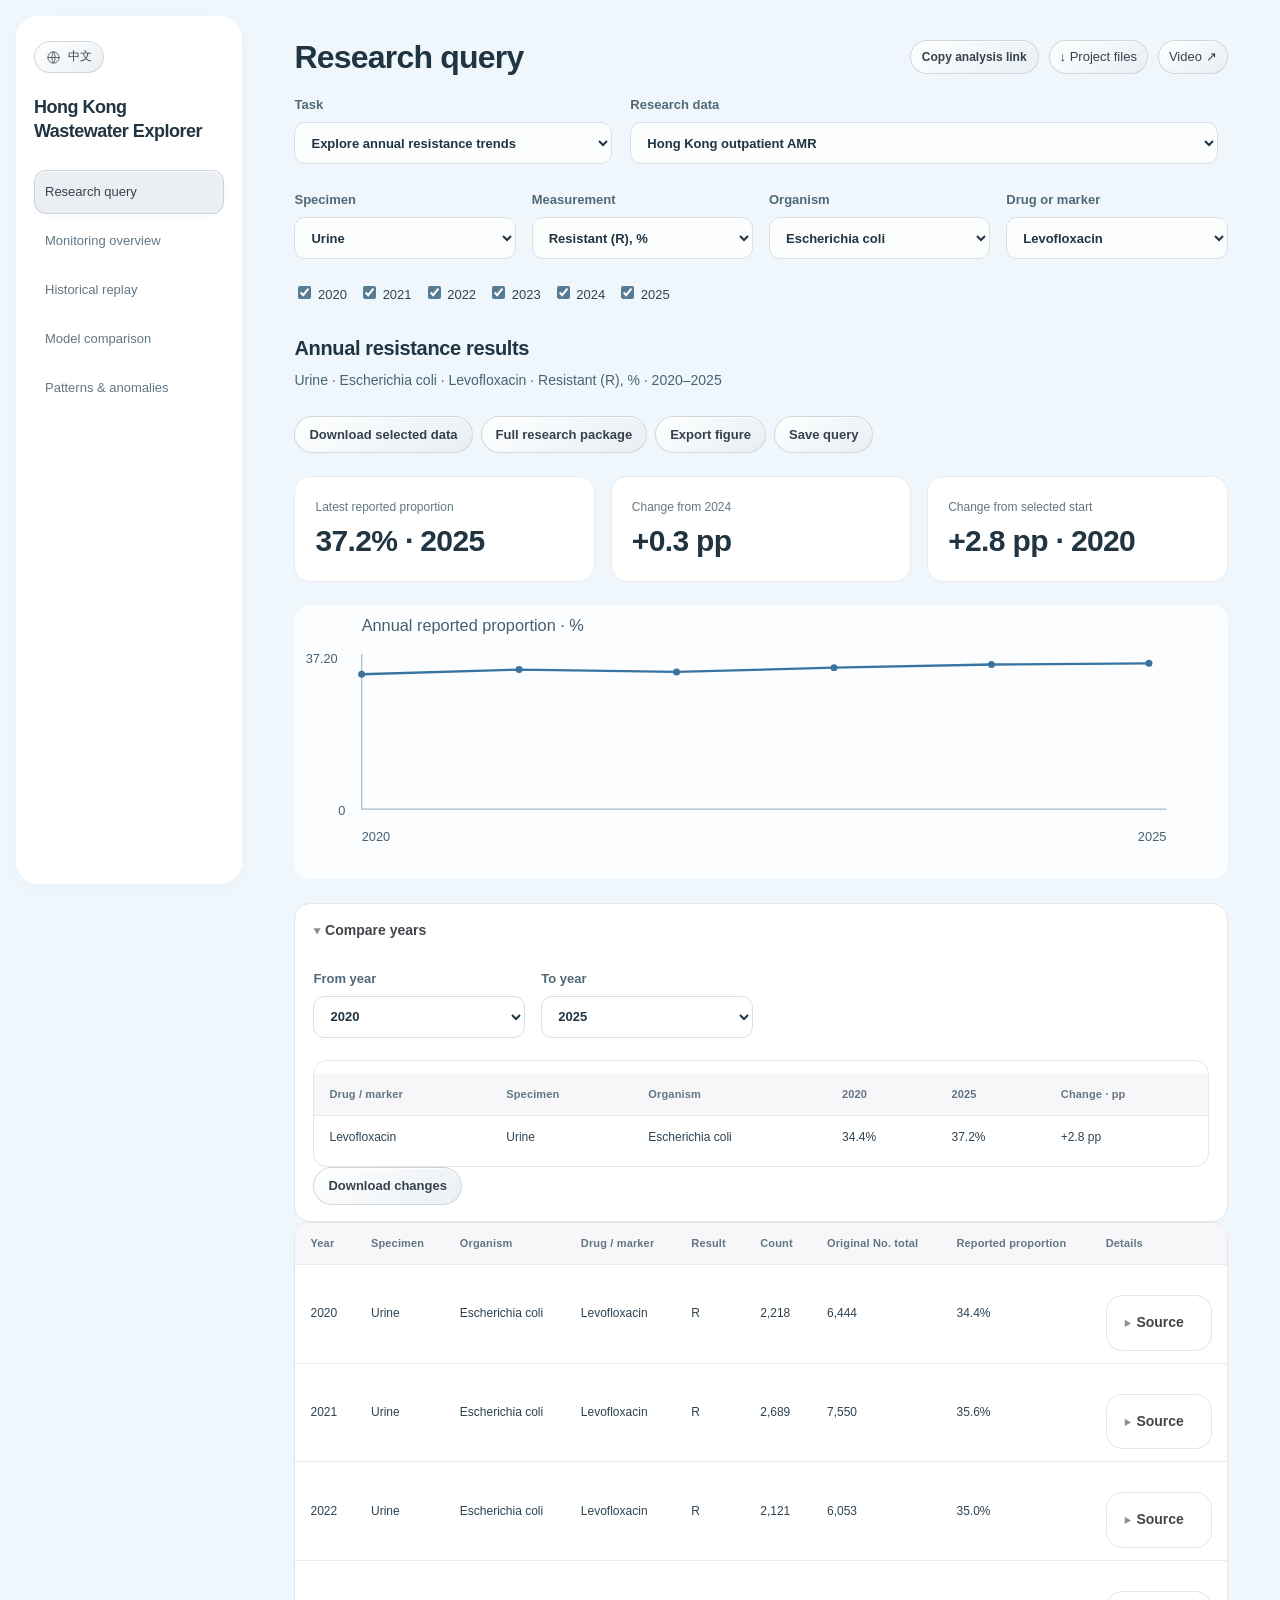
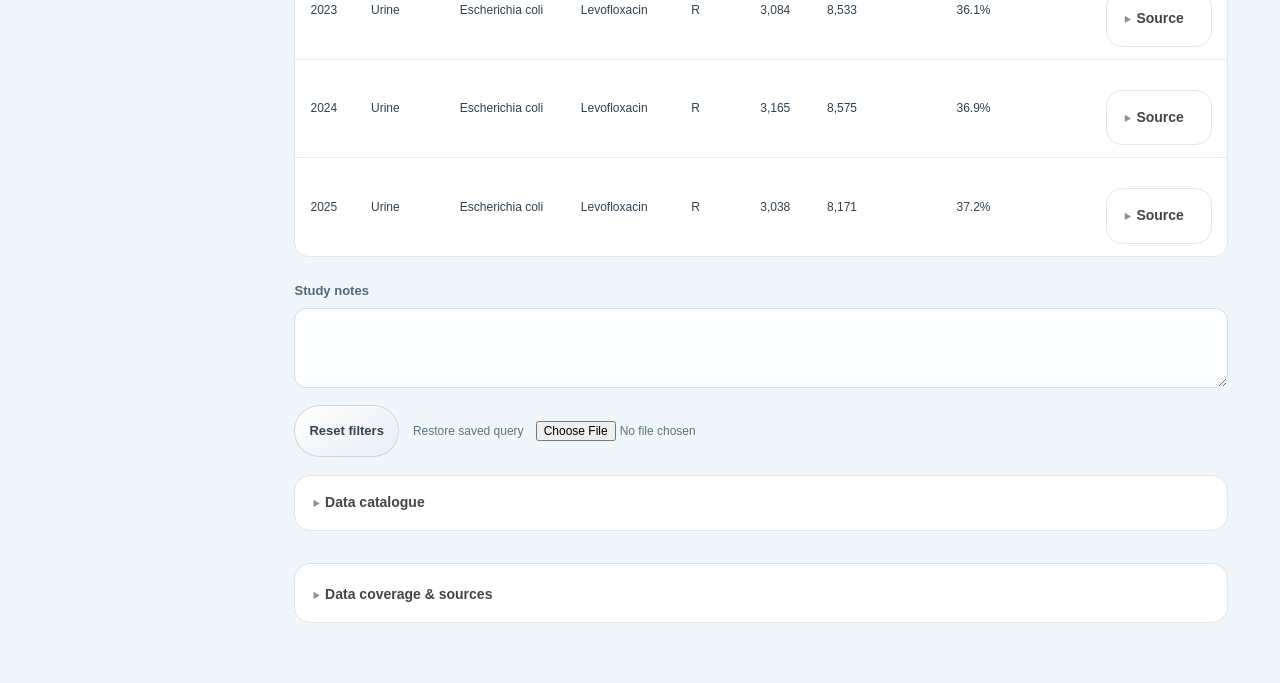
==== commit f50741a6: "Release v1.6.1 task-focused research workflows Unify effective query conditions and exported periods" ====
--- a/index.html
+++ b/index.html
@@ -1 +1 @@
-<!doctype html><html lang="en"><head><meta charset="utf-8"><meta name="viewport" content="width=device-width,initial-scale=1"><meta name="theme-color" content="#17394b"><title>Hong Kong Wastewater Explorer</title><link rel="stylesheet" href="style.css?v=1.6.0"><script defer src="plotly.min.js"></script><script defer src="data.js"></script><script defer src="export-contract.js?v=1.6.0"></script><script defer src="analysis-state.js?v=1.6.0"></script><script defer src="research-catalog.js?v=1.6.0"></script><script defer src="research-data.js?v=1.6.0"></script><script defer src="zip-store.js?v=1.6.0"></script><script defer src="datasets/phlsb.js?v=1.6.0"></script><script defer src="datasets/europe-arg.js?v=1.6.0"></script><script defer src="datasets/hk-community.js?v=1.6.0"></script><script defer src="chart-export.js?v=1.6.0"></script><script defer src="dataset-query.js?v=1.6.0"></script><script defer src="research-extension-index.js?v=1.6.0"></script><script defer src="extension-query.js?v=1.6.0"></script><script defer src="research-query.js?v=1.6.0"></script><script defer src="app.js?v=1.6.0"></script></head><body><div id="app"><p class="loading">Loading monitoring data…</p></div><noscript>This data explorer needs JavaScript enabled.</noscript></body></html>
+<!doctype html><html lang="en"><head><meta charset="utf-8"><meta name="viewport" content="width=device-width,initial-scale=1"><meta name="theme-color" content="#17394b"><title>Hong Kong Wastewater Explorer</title><link rel="stylesheet" href="style.css?v=1.6.1"><script defer src="plotly.min.js"></script><script defer src="data.js"></script><script defer src="export-contract.js?v=1.6.1"></script><script defer src="analysis-state.js?v=1.6.1"></script><script defer src="research-catalog.js?v=1.6.1"></script><script defer src="research-data.js?v=1.6.1"></script><script defer src="zip-store.js?v=1.6.1"></script><script defer src="datasets/phlsb.js?v=1.6.1"></script><script defer src="datasets/europe-arg.js?v=1.6.1"></script><script defer src="datasets/hk-community.js?v=1.6.1"></script><script defer src="chart-export.js?v=1.6.1"></script><script defer src="coverage-sources.js?v=1.6.1"></script><script defer src="dataset-query.js?v=1.6.1"></script><script defer src="research-extension-index.js?v=1.6.1"></script><script defer src="extension-query.js?v=1.6.1"></script><script defer src="research-query.js?v=1.6.1"></script><script defer src="app.js?v=1.6.1"></script></head><body><div id="app"><p class="loading">Loading monitoring data…</p></div><noscript>This data explorer needs JavaScript enabled.</noscript></body></html>
--- a/style.css
+++ b/style.css
@@ -138,3 +138,53 @@
 @media(max-width:700px){.coverage-grid{grid-template-columns:repeat(6,minmax(0,1fr))}.dataset-availability{grid-template-columns:1fr}.dataset-chart{min-height:180px}.dataset-years{gap:12px}}
 
 .catalogue-search{margin:14px 0 18px;max-width:580px}.catalog-card[hidden]{display:none}.research-form-grid select{max-width:100%;min-width:0}.dataset-dictionary{word-break:break-word}
+
+/* v1.6.1 — compact tasks, results and a single provenance disclosure. */
+.page-top{margin-bottom:18px}
+.task-shortcuts{display:flex;flex-wrap:wrap;gap:10px;margin:8px 0 18px}
+.task-shortcuts button,.research-task-nav button{font:inherit;font-size:13px;border:1px solid #d5dfe5;border-radius:999px;padding:8px 14px;background:rgba(255,255,255,.8);color:var(--ink)}
+.query-summary{font-size:14px;color:#476475;margin:12px 0;line-height:1.6}
+.coverage-sources{margin-top:32px;padding-top:20px;border-top:1px solid #d5e2ea;clear:both}
+.coverage-sources>summary{font-size:14px;font-weight:560}
+.coverage-sections{display:grid;gap:12px;max-width:100%}
+.coverage-section{min-width:0;overflow-wrap:anywhere}
+.coverage-section h3{margin:12px 0 6px;font-size:14px}
+.coverage-section p,.coverage-section li{font-size:13px;line-height:1.7;color:#526a79}
+.coverage-section .note{margin:8px 0}
+.coverage-section pre{max-height:260px}
+.coverage-metadata{margin-top:10px;padding:12px 0}
+.query-actions,.result-actions,.dataset-export{display:flex;flex-wrap:wrap;gap:8px;align-items:center}
+.study-notes textarea{width:100%;min-height:80px;max-height:240px;resize:vertical;padding:12px;border:1px solid #d5dfe5;border-radius:12px;background:rgba(255,255,255,.8);font:inherit}
+.research-form-grid{gap:12px 16px;margin:14px 0}
+.dataset-source-select{margin-top:8px}
+.dataset-years{gap:12px;padding:10px 0}
+.dataset-chart{max-height:none;overflow:visible}
+.dataset-chart text{font-family:inherit}
+button:disabled{cursor:default;opacity:.5}
+input[type=number],input[type=search],input[type=text],input[type=date]{min-width:0;max-width:100%}
+@media(max-width:720px){.query-actions,.result-actions,.dataset-export{gap:8px}.query-summary{font-size:13px}.coverage-section .table-wrap{max-width:100%}.import-grid{grid-template-columns:1fr}.page-top{margin-bottom:12px}}
+.research-task-nav{display:flex;gap:6px;flex-wrap:wrap;margin:0 0 18px}
+.research-task-nav button{font-size:12px;padding:7px 11px;background:transparent;border-color:transparent}
+.research-task-nav button[aria-pressed=true],.research-task-nav button.active{background:#fff;border-color:#d7e2e9;color:#203442}
+.research-task-nav button:hover{background:#ffffffb0}
+.research-question.dataset-heading,.research-question.compact{padding:0;background:transparent;box-shadow:none;border:0;margin:8px 0 12px}
+.research-results-header,.results-heading,.result-heading{display:flex;gap:12px;flex-wrap:wrap;align-items:center;justify-content:space-between;margin:20px 0 10px}
+.research-results-header h2,.results-heading h2,.result-heading h2{margin:0;font-size:20px}
+.result-actions .button{padding:7px 12px;font-size:12px}
+.study-notes{margin-top:24px}.study-notes .research-field{width:100%}
+.query-multi-select{max-height:120px;overflow:auto;display:flex;flex-wrap:wrap;gap:8px;margin:8px 0 18px}
+.query-multi-select label{font-size:12px;display:inline-flex;align-items:center;gap:5px;border:1px solid #d7e2e9;border-radius:8px;padding:6px 8px;background:#ffffffb0}
+.cohort-task{display:flex;flex-wrap:wrap;gap:4px;padding:4px;border-radius:14px;background:#e6eff5;width:fit-content;margin:12px 0}
+.cohort-task button{padding:8px 13px;border:0;border-radius:10px;background:transparent;font:inherit;font-size:13px;color:#506777}
+.cohort-task button[aria-pressed=true]{background:white;box-shadow:0 1px 4px #27435512;color:#203442}
+.export-preview,.input-file-summary{font-size:12px;color:#59717f;overflow-wrap:anywhere}
+.import-card{background:rgba(255,255,255,.85);border:1px solid #dbe6ed;border-radius:16px;padding:18px;min-width:0}
+.import-card h3{margin-top:0}.import-card input[type=file]{max-width:100%;font-size:12px}
+.import-card .button{margin-top:10px}.import-card ul{padding-left:18px}
+.stats.four{grid-template-columns:repeat(4,minmax(0,1fr))}
+.sampling-coverage{margin-top:20px}.comparison-panel{margin-top:20px}
+@media(max-width:720px){.research-task-nav{gap:4px}.research-task-nav button{padding:6px 9px;font-size:11px}.research-results-header,.results-heading,.result-heading{align-items:flex-start;gap:8px}.stats.four{grid-template-columns:repeat(2,minmax(0,1fr))}.result-actions{width:100%}.result-actions .button{font-size:11px;padding:7px 10px}.cohort-task button{font-size:12px}}
+.stats .stat>span{display:block;font-size:12px;line-height:1.5;color:#637684;margin-bottom:6px}.stats .stat>strong{display:block}
+.research-results-header .dataset-export,.results-heading .result-actions,.result-heading .result-actions{margin:0}
+.dataset-export{margin:12px 0}.query-summary{margin:8px 0 12px}
+@media(min-width:1080px){.research-task-nav{display:inline-flex;width:34%;vertical-align:top;margin:0 2% 12px 0}.research-task-nav .research-field{width:100%}.research-task-nav+.dataset-heading,.research-task-nav+.research-question.compact{display:inline-block;vertical-align:top;width:63%;margin:0 0 12px}.dataset-source-select{max-width:none;margin:0}.research-form-grid{grid-template-columns:repeat(4,minmax(0,1fr))}.research-task-nav+.research-workspace{display:block}}
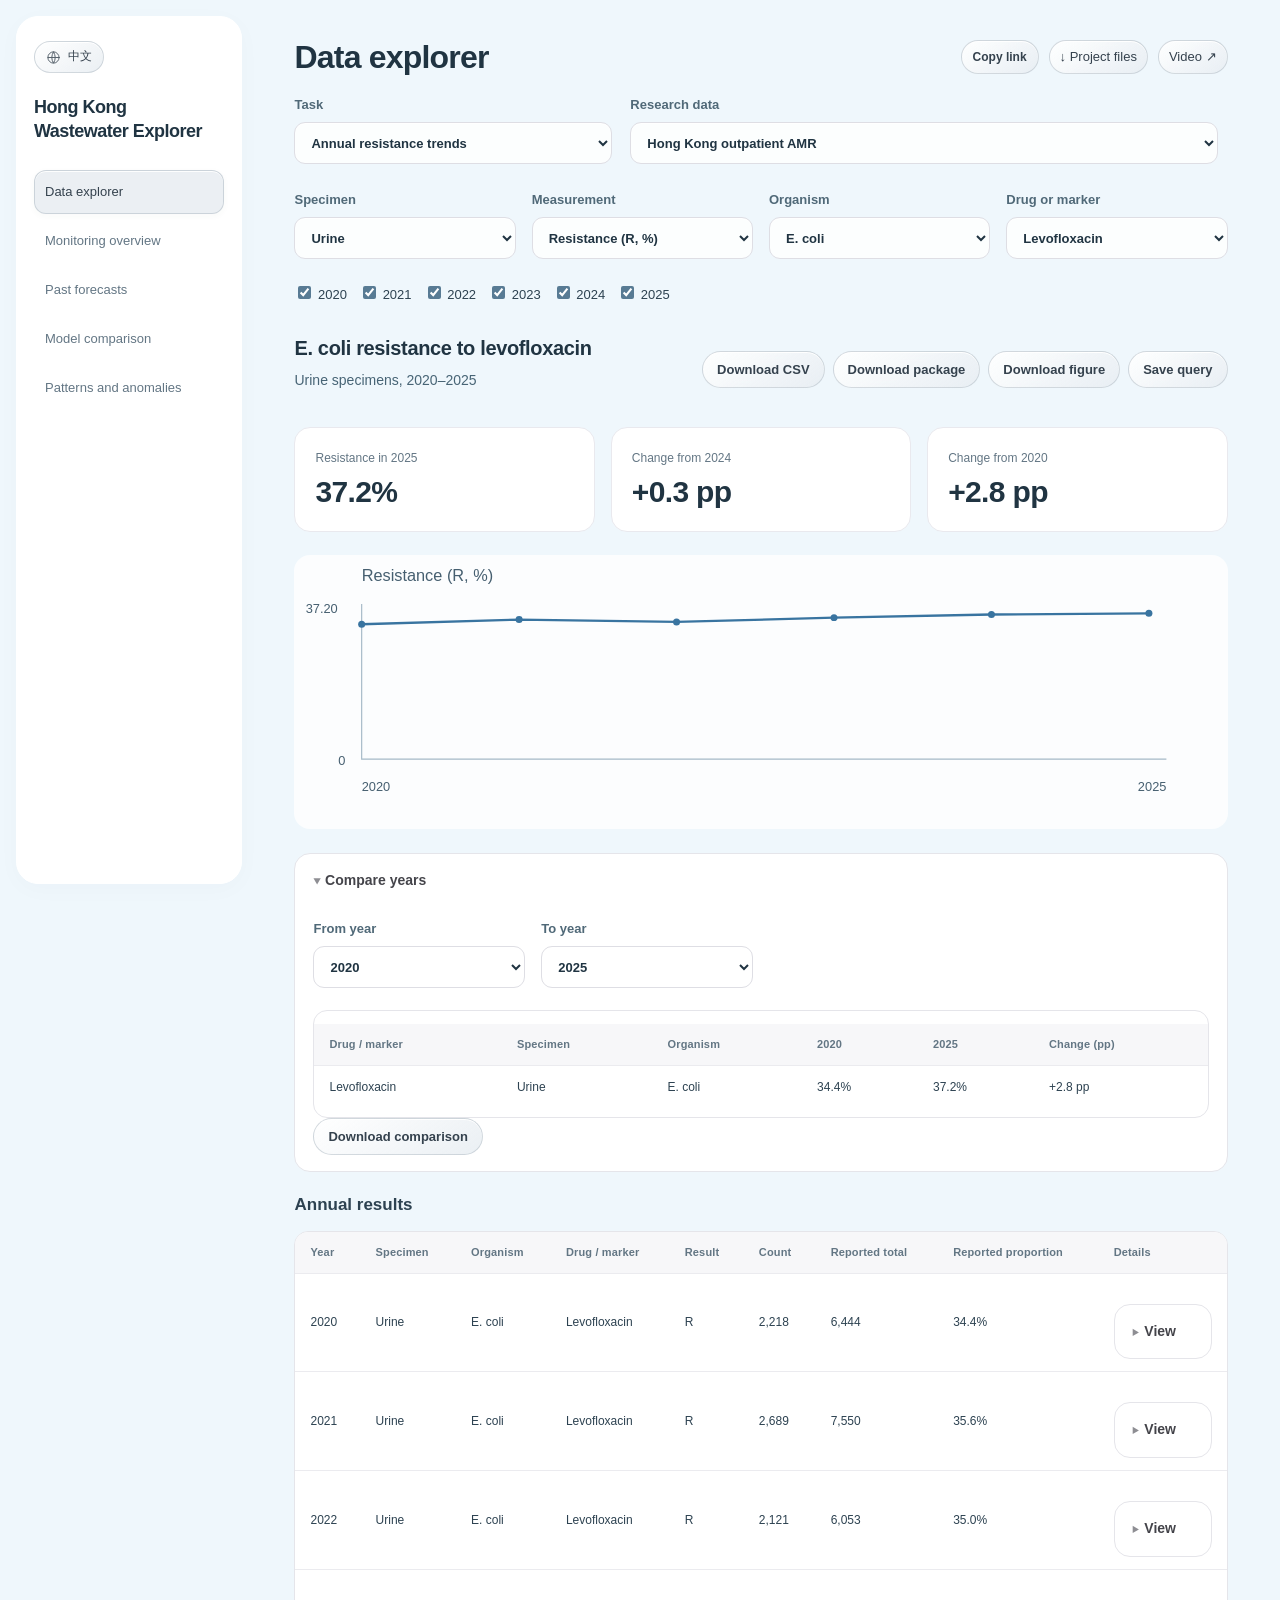
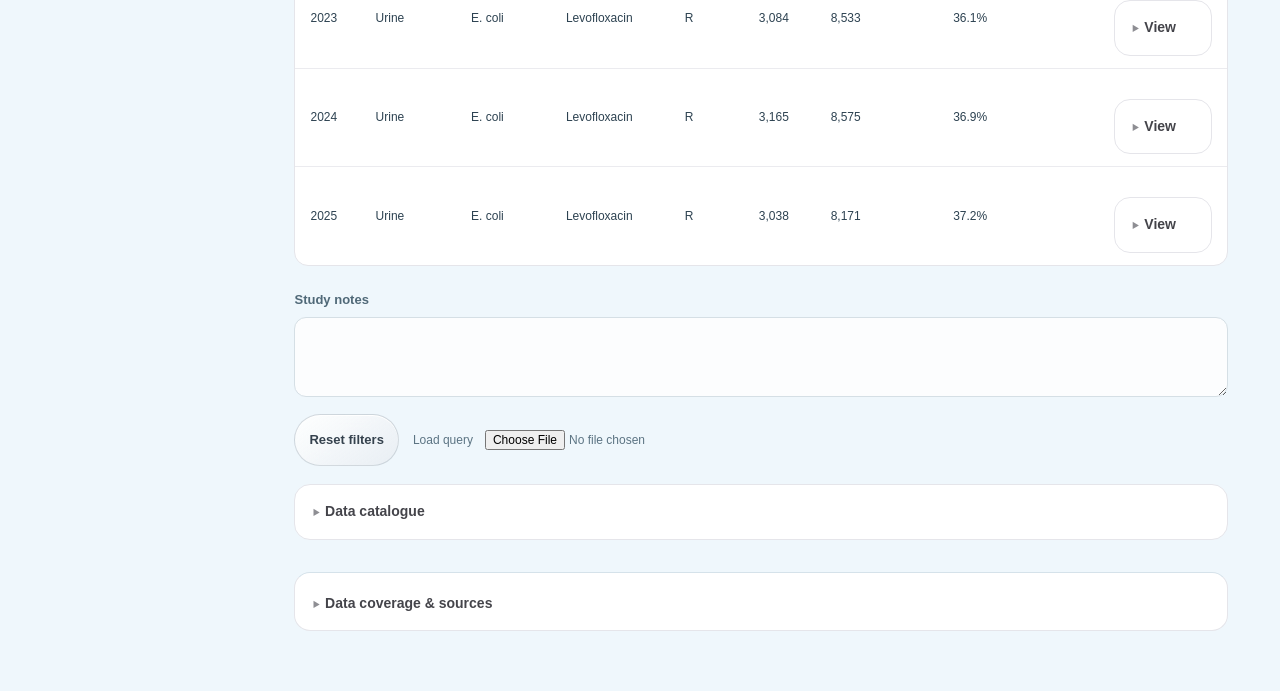
==== commit c370c01b: "Release v1.6.2 concise bilingual interface Simplify English and Chinese task labels, result summarie" ====
--- a/index.html
+++ b/index.html
@@ -1 +1 @@
-<!doctype html><html lang="en"><head><meta charset="utf-8"><meta name="viewport" content="width=device-width,initial-scale=1"><meta name="theme-color" content="#17394b"><title>Hong Kong Wastewater Explorer</title><link rel="stylesheet" href="style.css?v=1.6.1"><script defer src="plotly.min.js"></script><script defer src="data.js"></script><script defer src="export-contract.js?v=1.6.1"></script><script defer src="analysis-state.js?v=1.6.1"></script><script defer src="research-catalog.js?v=1.6.1"></script><script defer src="research-data.js?v=1.6.1"></script><script defer src="zip-store.js?v=1.6.1"></script><script defer src="datasets/phlsb.js?v=1.6.1"></script><script defer src="datasets/europe-arg.js?v=1.6.1"></script><script defer src="datasets/hk-community.js?v=1.6.1"></script><script defer src="chart-export.js?v=1.6.1"></script><script defer src="coverage-sources.js?v=1.6.1"></script><script defer src="dataset-query.js?v=1.6.1"></script><script defer src="research-extension-index.js?v=1.6.1"></script><script defer src="extension-query.js?v=1.6.1"></script><script defer src="research-query.js?v=1.6.1"></script><script defer src="app.js?v=1.6.1"></script></head><body><div id="app"><p class="loading">Loading monitoring data…</p></div><noscript>This data explorer needs JavaScript enabled.</noscript></body></html>
+<!doctype html><html lang="en"><head><meta charset="utf-8"><meta name="viewport" content="width=device-width,initial-scale=1"><meta name="theme-color" content="#17394b"><title>Hong Kong Wastewater Explorer</title><link rel="stylesheet" href="style.css?v=1.6.2"><script defer src="plotly.min.js"></script><script defer src="data.js"></script><script defer src="export-contract.js?v=1.6.2"></script><script defer src="analysis-state.js?v=1.6.2"></script><script defer src="research-catalog.js?v=1.6.2"></script><script defer src="research-data.js?v=1.6.2"></script><script defer src="zip-store.js?v=1.6.2"></script><script defer src="datasets/phlsb.js?v=1.6.2"></script><script defer src="datasets/europe-arg.js?v=1.6.2"></script><script defer src="datasets/hk-community.js?v=1.6.2"></script><script defer src="chart-export.js?v=1.6.2"></script><script defer src="coverage-sources.js?v=1.6.2"></script><script defer src="dataset-query.js?v=1.6.2"></script><script defer src="research-extension-index.js?v=1.6.2"></script><script defer src="extension-query.js?v=1.6.2"></script><script defer src="research-query.js?v=1.6.2"></script><script defer src="app.js?v=1.6.2"></script></head><body><div id="app"><p class="loading">Loading monitoring data…</p></div><noscript>This data explorer needs JavaScript enabled.</noscript></body></html>
--- a/style.css
+++ b/style.css
@@ -188,3 +188,8 @@
 .research-results-header .dataset-export,.results-heading .result-actions,.result-heading .result-actions{margin:0}
 .dataset-export{margin:12px 0}.query-summary{margin:8px 0 12px}
 @media(min-width:1080px){.research-task-nav{display:inline-flex;width:34%;vertical-align:top;margin:0 2% 12px 0}.research-task-nav .research-field{width:100%}.research-task-nav+.dataset-heading,.research-task-nav+.research-question.compact{display:inline-block;vertical-align:top;width:63%;margin:0 0 12px}.dataset-source-select{max-width:none;margin:0}.research-form-grid{grid-template-columns:repeat(4,minmax(0,1fr))}.research-task-nav+.research-workspace{display:block}}
+
+/* Concise bilingual results and one readable source description. */
+.coverage-links p{margin:6px 0}.coverage-links a{display:inline-block;margin-right:18px}.coverage-description{font-size:13px;line-height:1.75;color:#526a79;max-width:960px}.coverage-description p{margin:8px 0}.coverage-metadata>summary{font-size:13px}.coverage-metadata pre{max-height:320px;overflow:auto}.coverage-item+.coverage-item{margin-top:8px}.query-context{font-size:13px;color:#637684;margin:6px 0 12px}.result-heading h2{overflow-wrap:anywhere}.stats .stat strong{overflow-wrap:anywhere}
+
+.stats.two{grid-template-columns:repeat(2,minmax(0,1fr))}
